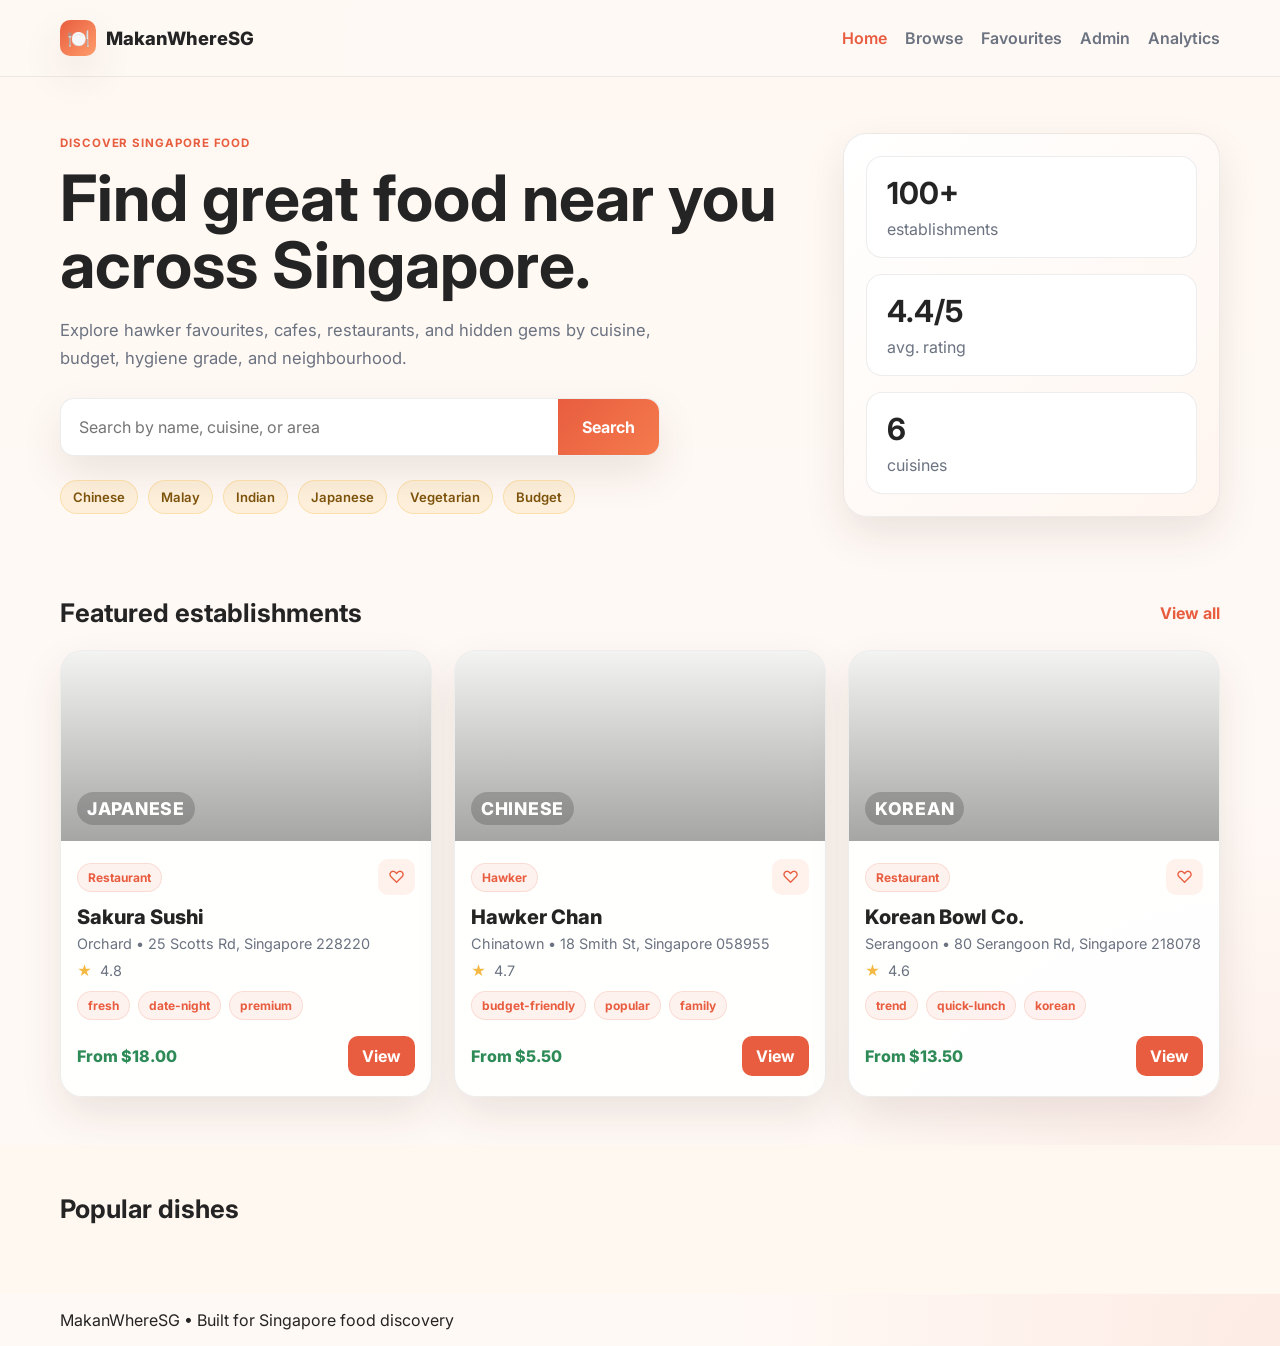
==== index.html @ 634ab057 "Initial MakanWhereSG frontend" ====
<!DOCTYPE html>
<html lang="en">
  <head>
    <meta charset="UTF-8" />
    <meta name="viewport" content="width=device-width, initial-scale=1.0" />
    <title>MakanWhereSG</title>
    <link rel="preconnect" href="https://fonts.googleapis.com" />
    <link rel="preconnect" href="https://fonts.gstatic.com" crossorigin />
    <link href="https://fonts.googleapis.com/css2?family=Inter:wght@400;500;600;700;800&display=swap" rel="stylesheet" />
    <link rel="stylesheet" href="css/style.css" />
  </head>
  <body>
    <header class="topbar">
      <div class="container nav">
        <div class="brand">
          <span class="brand-mark">🍽️</span>
          <span>MakanWhereSG</span>
        </div>
        <nav class="nav-links">
          <a href="index.html" class="active">Home</a>
          <a href="browse.html">Browse</a>
          <a href="favourites.html">Favourites</a>
          <a href="admin.html">Admin</a>
          <a href="analytics.html">Analytics</a>
        </nav>
      </div>
    </header>

    <main>
      <section class="hero">
        <div class="container hero-inner">
          <div class="hero-copy">
            <p class="eyebrow">Discover Singapore food</p>
            <h1>Find great food near you across Singapore.</h1>
            <p class="subtitle">
              Explore hawker favourites, cafes, restaurants, and hidden gems by cuisine,
              budget, hygiene grade, and neighbourhood.
            </p>
            <div class="search-box">
              <input id="homeSearch" type="text" placeholder="Search by name, cuisine, or area" />
              <button id="homeSearchBtn">Search</button>
            </div>
            <div class="chip-row" id="homePopularTags"></div>
          </div>
          <div class="hero-card">
            <div class="mini-stat">
              <strong>100+</strong>
              <span>establishments</span>
            </div>
            <div class="mini-stat">
              <strong>4.4/5</strong>
              <span>avg. rating</span>
            </div>
            <div class="mini-stat">
              <strong>6</strong>
              <span>cuisines</span>
            </div>
          </div>
        </div>
      </section>

      <section class="section">
        <div class="container">
          <div class="section-heading">
            <h2>Featured establishments</h2>
            <a href="browse.html">View all</a>
          </div>
          <div id="featuredGrid" class="card-grid"></div>
        </div>
      </section>

      <section class="section alt-bg">
        <div class="container">
          <div class="section-heading">
            <h2>Popular dishes</h2>
          </div>
          <div id="popularItems" class="popular-items"></div>
        </div>
      </section>
    </main>

    <footer class="footer">
      <div class="container footer-inner">
        <p>MakanWhereSG • Built for Singapore food discovery</p>
      </div>
    </footer>

    <script src="js/data.js"></script>
    <script src="js/app.js"></script>
  </body>
</html>
---- css/style.css ----
:root {
  --primary: #E85D3F;
  --secondary: #F4B942;
  --background: #FFF9F5;
  --panel: #FFFFFF;
  --text: #242424;
  --muted: #6B7280;
  --light: #F5F1ED;
  --success: #2E8B57;
  --danger: #D94A3D;
  --border: rgba(36, 36, 36, 0.08);
  --shadow: 0 18px 42px rgba(54, 34, 22, 0.10);
  --radius: 22px;
}

* {
  box-sizing: border-box;
}

html {
  scroll-behavior: smooth;
}

body {
  margin: 0;
  font-family: 'Inter', sans-serif;
  background:
    radial-gradient(circle at top left, rgba(244, 185, 66, 0.12), transparent 25%),
    radial-gradient(circle at bottom right, rgba(232, 93, 63, 0.09), transparent 30%),
    var(--background);
  color: var(--text);
}

a {
  color: inherit;
  text-decoration: none;
}

img {
  max-width: 100%;
  display: block;
}

button,
input,
select {
  font: inherit;
}

.container {
  max-width: 1200px;
  margin: 0 auto;
  padding: 0 20px;
}

.topbar {
  position: sticky;
  top: 0;
  z-index: 20;
  background: rgba(255, 249, 245, 0.94);
  backdrop-filter: blur(10px);
  border-bottom: 1px solid var(--border);
}

.nav {
  display: flex;
  align-items: center;
  justify-content: space-between;
  min-height: 76px;
  gap: 20px;
}

.brand {
  display: flex;
  align-items: center;
  gap: 10px;
  font-weight: 800;
  font-size: 1.15rem;
}

.brand-mark {
  display: inline-flex;
  align-items: center;
  justify-content: center;
  width: 36px;
  height: 36px;
  border-radius: 10px;
  background: linear-gradient(135deg, var(--primary), #ff9d6b);
  color: white;
  box-shadow: var(--shadow);
}

.nav-links {
  display: flex;
  align-items: center;
  gap: 18px;
  flex-wrap: wrap;
}

.nav-links a {
  color: var(--muted);
  font-weight: 600;
  transition: color 0.2s ease;
}

.nav-links a.active,
.nav-links a:hover {
  color: var(--primary);
}

.hero {
  padding: 56px 0 32px;
  background: linear-gradient(180deg, #fff8f2, var(--background));
}

.hero-inner {
  display: grid;
  grid-template-columns: 1.6fr 0.8fr;
  gap: 28px;
  align-items: center;
}

.eyebrow {
  margin: 0 0 14px;
  color: var(--primary);
  font-weight: 700;
  letter-spacing: 0.08em;
  text-transform: uppercase;
  font-size: 0.72rem;
}

h1, h2, h3 {
  margin-top: 0;
}

.hero-copy h1 {
  font-size: clamp(2.4rem, 5vw, 4rem);
  line-height: 1.05;
  margin-bottom: 18px;
}

.subtitle {
  color: var(--muted);
  max-width: 600px;
  font-size: 1.04rem;
  line-height: 1.7;
}

.search-box {
  margin-top: 26px;
  display: flex;
  max-width: 600px;
  background: var(--panel);
  border: 1px solid var(--border);
  border-radius: 14px;
  overflow: hidden;
  box-shadow: var(--shadow);
}

.search-box input {
  flex: 1;
  border: none;
  padding: 18px 18px;
  font-size: 1rem;
  outline: none;
  background: transparent;
}

.search-box button,
button.primary,
.admin-form button {
  border: none;
  background: linear-gradient(135deg, var(--primary), #f57b4d);
  color: white;
  font-weight: 700;
  padding: 0 24px;
  cursor: pointer;
  transition: transform 0.2s ease, box-shadow 0.2s ease;
}

.search-box button:hover,
button.primary:hover,
.admin-form button:hover {
  transform: translateY(-1px);
  box-shadow: 0 8px 18px rgba(232, 93, 63, 0.25);
}

.chip-row {
  display: flex;
  gap: 10px;
  flex-wrap: wrap;
  margin-top: 24px;
}

.chip {
  display: inline-flex;
  align-items: center;
  border-radius: 999px;
  background: rgba(244, 185, 66, 0.14);
  color: #7d530c;
  border: 1px solid rgba(244, 185, 66, 0.3);
  padding: 8px 12px;
  font-size: 0.82rem;
  font-weight: 600;
  cursor: pointer;
}

.hero-card {
  background: linear-gradient(135deg, #fff, #fff5ef);
  border: 1px solid var(--border);
  border-radius: 24px;
  box-shadow: var(--shadow);
  padding: 22px;
  display: grid;
  gap: 16px;
}

.mini-stat {
  padding: 18px 20px;
  border-radius: 16px;
  background: var(--panel);
  border: 1px solid var(--border);
  display: flex;
  flex-direction: column;
  gap: 8px;
}

.mini-stat strong {
  font-size: 1.9rem;
}

.mini-stat span {
  color: var(--muted);
}

.section {
  padding: 48px 0;
}

.alt-bg {
  background: #fff8f1;
}

.section-heading {
  display: flex;
  align-items: center;
  justify-content: space-between;
  margin-bottom: 22px;
  gap: 12px;
}

.section-heading h2 {
  margin: 0;
  font-size: clamp(1.6rem, 2vw, 2.2rem);
}

.section-heading a {
  color: var(--primary);
  font-weight: 700;
}

.card-grid {
  display: grid;
  grid-template-columns: repeat(auto-fit, minmax(240px, 1fr));
  gap: 22px;
}

.establishment-card,
.admin-card,
.analytics-card,
.detail-shell,
.filters-panel,
.content-panel {
  background: rgba(255, 255, 255, 0.9);
  border: 1px solid var(--border);
  border-radius: var(--radius);
  box-shadow: var(--shadow);
}

.establishment-card {
  overflow: hidden;
}

.card-image {
  height: 190px;
  background-size: cover;
  background-position: center;
  position: relative;
  display: flex;
  align-items: flex-end;
  padding: 16px;
  color: white;
  font-size: 1.1rem;
  font-weight: 800;
  letter-spacing: 0.04em;
  text-transform: uppercase;
}

.card-image span {
  position: relative;
  z-index: 1;
  background: rgba(0, 0, 0, 0.18);
  padding: 6px 10px;
  border-radius: 999px;
  backdrop-filter: blur(2px);
}

.card-body {
  padding: 18px 16px 20px;
}

.card-meta {
  display: flex;
  justify-content: space-between;
  align-items: center;
  gap: 10px;
}

.establishment-name {
  font-size: 1.25rem;
  font-weight: 800;
  margin: 10px 0 6px;
}

.location-meta,
.rating-row,
.meta-row {
  color: var(--muted);
  font-size: 0.9rem;
}

.rating-row {
  display: flex;
  align-items: center;
  gap: 8px;
  margin-top: 10px;
}

.star {
  color: #f4b942;
}

.tag-row {
  display: flex;
  flex-wrap: wrap;
  gap: 8px;
  margin-top: 12px;
}

.tag {
  background: rgba(232, 93, 63, 0.08);
  color: var(--primary);
  border: 1px solid rgba(232, 93, 63, 0.15);
  border-radius: 999px;
  padding: 6px 10px;
  font-size: 0.75rem;
  font-weight: 700;
}

.card-actions {
  margin-top: 16px;
  display: flex;
  align-items: center;
  justify-content: space-between;
  gap: 10px;
}

.price-badge {
  font-weight: 800;
  color: var(--success);
}

.icon-button {
  border: none;
  background: #fff2ed;
  border-radius: 10px;
  color: var(--primary);
  padding: 8px 10px;
  font-size: 1.05rem;
  cursor: pointer;
}

.page-shell,
.admin-shell,
.analytics-page {
  padding: 32px 0 60px;
}

.filters-panel {
  padding: 18px;
  min-width: 260px;
}

.page-shell {
  display: grid;
  grid-template-columns: 280px minmax(0, 1fr);
  gap: 22px;
}

.filter-group {
  display: flex;
  flex-direction: column;
  gap: 8px;
  margin-top: 18px;
}

.filter-group label {
  font-weight: 600;
}

.filter-group input,
.filter-group select,
.admin-form input {
  width: 100%;
  border: 1px solid var(--border);
  border-radius: 12px;
  padding: 12px 14px;
  background: #fff;
  outline: none;
}

.content-panel {
  padding: 20px;
}

.results-header {
  display: flex;
  align-items: center;
  justify-content: space-between;
  gap: 12px;
  margin-bottom: 18px;
}

.results-count {
  color: var(--muted);
  font-weight: 600;
}

.detail-shell {
  padding: 20px;
  margin-top: 32px;
}

.detail-hero {
  min-height: 260px;
  border-radius: 24px;
  background-size: cover;
  background-position: center;
  display: flex;
  align-items: flex-end;
  justify-content: space-between;
  padding: 22px;
  margin-bottom: 20px;
  box-shadow: var(--shadow);
  border: 1px solid rgba(255,255,255,0.12);
}

.detail-hero-overlay {
  color: white;
  max-width: 70%;
}

.eyebrow.light {
  color: rgba(255,255,255,0.84);
}

.detail-header {
  display: flex;
  justify-content: space-between;
  align-items: flex-start;
  gap: 16px;
  padding-bottom: 18px;
  border-bottom: 1px solid var(--border);
}

.detail-meta {
  display: grid;
  gap: 12px;
  margin-top: 18px;
}

.detail-grid {
  display: grid;
  grid-template-columns: 1.15fr 0.85fr;
  gap: 24px;
  margin-top: 18px;
}

.menu-list,
.review-list {
  list-style: none;
  padding: 0;
  margin: 0;
  display: grid;
  gap: 12px;
}

.menu-item,
.review-item {
  background: #fffaf6;
  border: 1px solid var(--border);
  border-radius: 16px;
  padding: 14px 16px;
}

.meta-row {
  display: flex;
  justify-content: space-between;
  align-items: center;
  gap: 12px;
}

.small-action {
  background: var(--primary);
  color: white;
  border: none;
  padding: 10px 14px;
  border-radius: 10px;
  cursor: pointer;
  font-weight: 700;
}

.review-form {
  display: grid;
  gap: 12px;
  background: #fffaf6;
  border: 1px solid var(--border);
  border-radius: 16px;
  padding: 16px;
}

.review-form input,
.review-form textarea,
.review-form select {
  width: 100%;
  border: 1px solid var(--border);
  border-radius: 12px;
  padding: 10px 12px;
}

.review-form textarea {
  min-height: 100px;
  resize: vertical;
}

.favourite-empty,
.empty-state {
  text-align: center;
  padding: 28px 18px;
  color: var(--muted);
}

.admin-grid {
  display: grid;
  grid-template-columns: 1.4fr 0.8fr;
  gap: 20px;
  margin-bottom: 22px;
}

.admin-card {
  padding: 18px;
}

.admin-form {
  display: grid;
  gap: 12px;
}

.admin-form-actions {
  display: flex;
  gap: 10px;
  align-items: center;
}

.secondary-btn {
  background: #f4f3f2;
  color: var(--text);
  border: 1px solid var(--border);
  border-radius: 10px;
  padding: 12px 16px;
  cursor: pointer;
  font-weight: 700;
}

.hidden {
  display: none;
}

.mini-stat-block {
  margin-top: 14px;
  padding: 12px 0;
  border-top: 1px solid var(--border);
}

.mini-stat-block strong {
  display: block;
  font-size: 2rem;
}

.admin-list {
  display: grid;
  gap: 12px;
}

.admin-row {
  display: flex;
  align-items: center;
  justify-content: space-between;
  gap: 12px;
  border: 1px solid var(--border);
  border-radius: 16px;
  padding: 12px 14px;
  background: #fffaf7;
}

.admin-row-actions {
  display: flex;
  gap: 8px;
}

.danger-btn {
  background: rgba(217, 74, 61, 0.1);
  border: 1px solid rgba(217, 74, 61, 0.2);
  color: var(--danger);
  border-radius: 10px;
  padding: 8px 10px;
  cursor: pointer;
}

.analytics-grid {
  display: grid;
  grid-template-columns: repeat(auto-fit, minmax(220px, 1fr));
  gap: 18px;
}

.analytics-card {
  padding: 18px;
}

.analytics-card h3 {
  margin-bottom: 14px;
}

.analytics-card ul {
  margin: 0;
  padding-left: 18px;
  color: var(--muted);
  display: grid;
  gap: 10px;
}

@media (max-width: 900px) {
  .hero-inner,
  .detail-grid,
  .admin-grid,
  .page-shell {
    grid-template-columns: 1fr;
  }

  .nav {
    flex-direction: column;
    justify-content: center;
    padding: 16px 0;
  }
}

@media (max-width: 560px) {
  .search-box {
    flex-direction: column;
  }

  .search-box button {
    min-height: 54px;
  }

  .section-heading,
  .results-header,
  .detail-header,
  .card-actions,
  .meta-row,
  .admin-row {
    flex-direction: column;
    align-items: flex-start;
  }
}
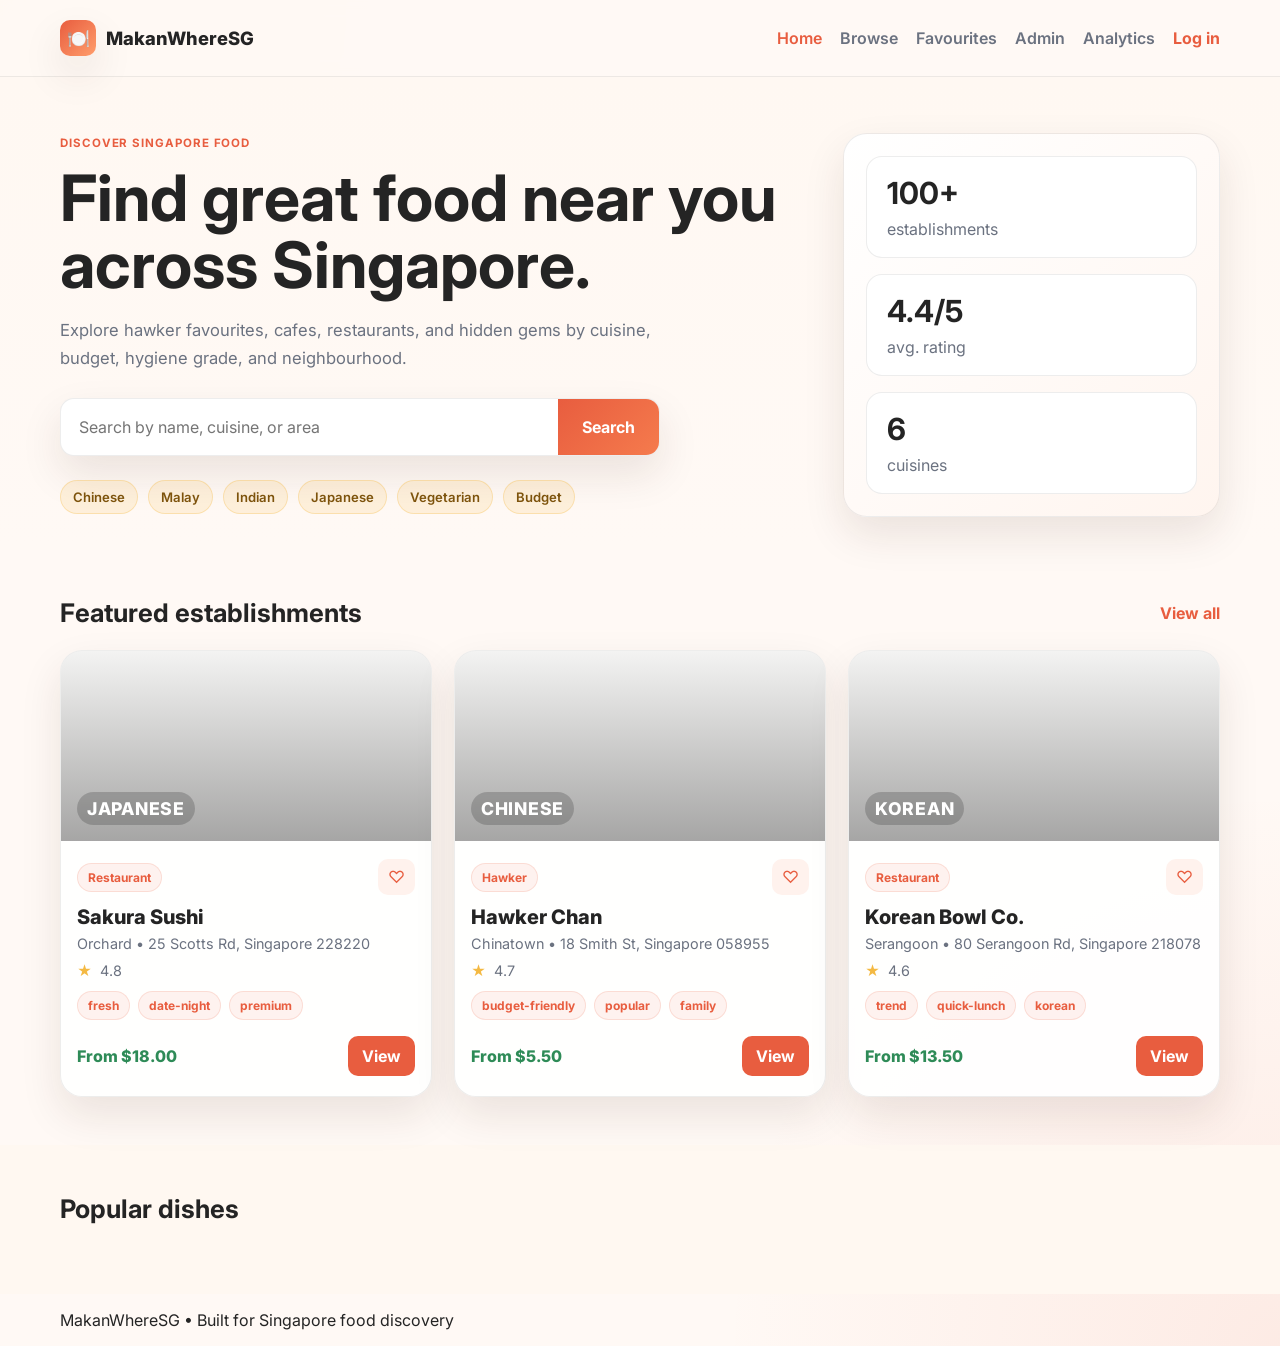
==== commit bea715e5: "Add login registration and user settings" ====
--- a/index.html
+++ b/index.html
@@ -22,6 +22,7 @@
           <a href="favourites.html">Favourites</a>
           <a href="admin.html">Admin</a>
           <a href="analytics.html">Analytics</a>
+          <span id="authActions"></span>
         </nav>
       </div>
     </header>
@@ -85,6 +86,7 @@
       </div>
     </footer>
 
+    <script src="js/auth.js"></script>
     <script src="js/data.js"></script>
     <script src="js/app.js"></script>
   </body>
--- a/css/style.css
+++ b/css/style.css
@@ -108,6 +108,35 @@
   color: var(--primary);
 }
 
+#authActions {
+  display: inline-flex;
+  align-items: center;
+  gap: 10px;
+}
+
+.nav-user {
+  color: var(--muted);
+  font-size: 0.85rem;
+  font-weight: 600;
+}
+
+.nav-login,
+.nav-account {
+  color: var(--primary) !important;
+  font-weight: 700 !important;
+}
+
+.nav-logout {
+  border: 1px solid rgba(232, 93, 63, 0.2);
+  border-radius: 999px;
+  background: #fff2ed;
+  color: var(--primary);
+  padding: 7px 11px;
+  font-size: 0.8rem;
+  font-weight: 700;
+  cursor: pointer;
+}
+
 .hero {
   padding: 56px 0 32px;
   background: linear-gradient(180deg, #fff8f2, var(--background));
@@ -586,6 +615,343 @@
   display: none;
 }
 
+.auth-page {
+  min-height: 100vh;
+  background: #241b17;
+}
+
+.auth-layout {
+  min-height: 100vh;
+  display: grid;
+  grid-template-columns: minmax(0, 1.1fr) minmax(420px, 0.9fr);
+}
+
+.auth-story {
+  position: relative;
+  display: flex;
+  flex-direction: column;
+  justify-content: space-between;
+  padding: 42px clamp(28px, 7vw, 96px);
+  color: white;
+  overflow: hidden;
+  background:
+    linear-gradient(180deg, rgba(28, 18, 13, 0.3), rgba(28, 18, 13, 0.82)),
+    url('https://images.unsplash.com/photo-1515003197210-e0cd71810b5f?auto=format&fit=crop&w=1500&q=85') center/cover;
+}
+
+.auth-story::after {
+  content: '';
+  position: absolute;
+  inset: auto -10% -16% auto;
+  width: 58%;
+  height: 40%;
+  border-radius: 50%;
+  background: rgba(244, 185, 66, 0.18);
+  filter: blur(18px);
+}
+
+.auth-brand {
+  position: relative;
+  z-index: 1;
+  display: inline-flex;
+  align-items: center;
+  gap: 10px;
+  width: fit-content;
+  font-size: 1.15rem;
+  font-weight: 800;
+}
+
+.auth-story-copy {
+  position: relative;
+  z-index: 1;
+  max-width: 610px;
+}
+
+.auth-story-copy h1,
+.auth-form h2,
+.settings-intro h1 {
+  font-family: 'Playfair Display', Georgia, serif;
+}
+
+.auth-story-copy h1 {
+  max-width: 600px;
+  margin: 12px 0 18px;
+  font-size: clamp(2.8rem, 5vw, 5.5rem);
+  line-height: 0.98;
+}
+
+.auth-story-copy > p:not(.eyebrow) {
+  max-width: 510px;
+  color: rgba(255,255,255,0.78);
+  font-size: 1.05rem;
+  line-height: 1.7;
+}
+
+.auth-food-note {
+  display: grid;
+  gap: 5px;
+  margin-top: 34px;
+  border-left: 3px solid var(--secondary);
+  padding-left: 14px;
+}
+
+.auth-food-note span {
+  color: var(--secondary);
+  font-size: 0.88rem;
+}
+
+.auth-food-note strong {
+  font-size: 0.95rem;
+}
+
+.auth-panel {
+  display: grid;
+  place-items: center;
+  padding: 30px;
+  background: #fffaf7;
+}
+
+.auth-card {
+  width: min(100%, 480px);
+}
+
+.auth-tabs {
+  display: flex;
+  gap: 26px;
+  border-bottom: 1px solid var(--border);
+  margin-bottom: 28px;
+}
+
+.auth-tab {
+  position: relative;
+  border: 0;
+  background: transparent;
+  color: var(--muted);
+  padding: 0 0 14px;
+  cursor: pointer;
+  font-weight: 700;
+}
+
+.auth-tab.active {
+  color: var(--primary);
+}
+
+.auth-tab.active::after {
+  content: '';
+  position: absolute;
+  bottom: -1px;
+  left: 0;
+  right: 0;
+  height: 3px;
+  border-radius: 5px;
+  background: var(--primary);
+}
+
+.auth-form {
+  display: grid;
+  gap: 16px;
+}
+
+.auth-form[hidden] {
+  display: none;
+}
+
+.auth-form h2 {
+  margin-bottom: 8px;
+  font-size: 2rem;
+  line-height: 1.1;
+}
+
+.form-help,
+.auth-footnote,
+.settings-card-heading p,
+.settings-intro > p {
+  color: var(--muted);
+  line-height: 1.6;
+}
+
+.form-help {
+  margin: 0;
+  font-size: 0.92rem;
+}
+
+.auth-form label,
+.settings-form label {
+  display: grid;
+  gap: 7px;
+  color: var(--text);
+  font-size: 0.85rem;
+  font-weight: 700;
+}
+
+.auth-form input,
+.settings-form input {
+  width: 100%;
+  border: 1px solid rgba(36, 36, 36, 0.14);
+  border-radius: 12px;
+  background: white;
+  padding: 13px 14px;
+  color: var(--text);
+  outline: none;
+  transition: border-color 0.2s ease, box-shadow 0.2s ease;
+}
+
+.auth-form input:focus,
+.settings-form input:focus {
+  border-color: var(--primary);
+  box-shadow: 0 0 0 4px rgba(232, 93, 63, 0.1);
+}
+
+.form-two-col {
+  display: grid;
+  grid-template-columns: 1fr 1fr;
+  gap: 12px;
+}
+
+.auth-submit {
+  min-height: 50px;
+  border: 0;
+  border-radius: 12px;
+  background: linear-gradient(135deg, var(--primary), #f57b4d);
+  color: white;
+  cursor: pointer;
+  font-weight: 800;
+  box-shadow: 0 10px 22px rgba(232, 93, 63, 0.2);
+}
+
+.form-notice {
+  min-height: 22px;
+  margin-bottom: 8px;
+  font-size: 0.85rem;
+  font-weight: 600;
+}
+
+.form-notice.error {
+  color: var(--danger);
+}
+
+.form-notice.success {
+  color: var(--success);
+}
+
+.auth-footnote {
+  margin: 22px 0 0;
+  font-size: 0.75rem;
+  text-align: center;
+}
+
+.auth-switch {
+  margin: 24px 0 0;
+  color: var(--muted);
+  font-size: 0.88rem;
+  text-align: center;
+}
+
+.auth-switch a {
+  color: var(--primary);
+  font-weight: 800;
+}
+
+.settings-shell {
+  padding: 58px 20px 80px;
+}
+
+.settings-intro {
+  max-width: 720px;
+  margin-bottom: 30px;
+}
+
+.settings-intro h1 {
+  margin-bottom: 12px;
+  font-size: clamp(2.3rem, 4vw, 4rem);
+  line-height: 1.05;
+}
+
+.settings-grid {
+  display: grid;
+  grid-template-columns: minmax(0, 1.3fr) minmax(280px, 0.7fr);
+  gap: 22px;
+}
+
+.settings-card {
+  padding: 26px;
+  background: rgba(255, 255, 255, 0.9);
+  border: 1px solid var(--border);
+  border-radius: var(--radius);
+  box-shadow: var(--shadow);
+}
+
+.settings-card-heading {
+  display: flex;
+  align-items: center;
+  gap: 14px;
+  margin-bottom: 24px;
+}
+
+.settings-card-heading h2,
+.settings-card-heading p {
+  margin: 0;
+}
+
+.settings-card-heading p {
+  margin-top: 5px;
+  font-size: 0.85rem;
+}
+
+.settings-icon {
+  display: grid;
+  place-items: center;
+  width: 44px;
+  height: 44px;
+  border-radius: 14px;
+  background: #fff0e9;
+  font-size: 1.3rem;
+}
+
+.settings-form {
+  display: grid;
+  gap: 16px;
+}
+
+.settings-summary {
+  display: flex;
+  flex-direction: column;
+  align-items: center;
+  text-align: center;
+}
+
+.settings-avatar {
+  display: grid;
+  place-items: center;
+  width: 84px;
+  height: 84px;
+  margin-bottom: 14px;
+  border-radius: 50%;
+  background: linear-gradient(135deg, var(--primary), var(--secondary));
+  color: white;
+  font-size: 2rem;
+  font-weight: 800;
+}
+
+.settings-summary p {
+  color: var(--muted);
+}
+
+.summary-line {
+  display: flex;
+  justify-content: space-between;
+  width: 100%;
+  margin: 20px 0;
+  padding-top: 18px;
+  border-top: 1px solid var(--border);
+  color: var(--muted);
+  font-size: 0.85rem;
+}
+
+.summary-line strong {
+  color: var(--text);
+}
+
 .mini-stat-block {
   margin-top: 14px;
   padding: 12px 0;
@@ -661,6 +1027,15 @@
     flex-direction: column;
     justify-content: center;
     padding: 16px 0;
+  }
+
+  .auth-layout,
+  .settings-grid {
+    grid-template-columns: 1fr;
+  }
+
+  .auth-story {
+    min-height: 480px;
   }
 }
 
@@ -682,4 +1057,21 @@
     flex-direction: column;
     align-items: flex-start;
   }
-}
+
+  .auth-panel {
+    padding: 28px 20px 42px;
+  }
+
+  .form-two-col {
+    grid-template-columns: 1fr;
+  }
+
+  .auth-story {
+    min-height: 420px;
+    padding: 28px 22px;
+  }
+
+  .auth-story-copy h1 {
+    font-size: 3rem;
+  }
+}
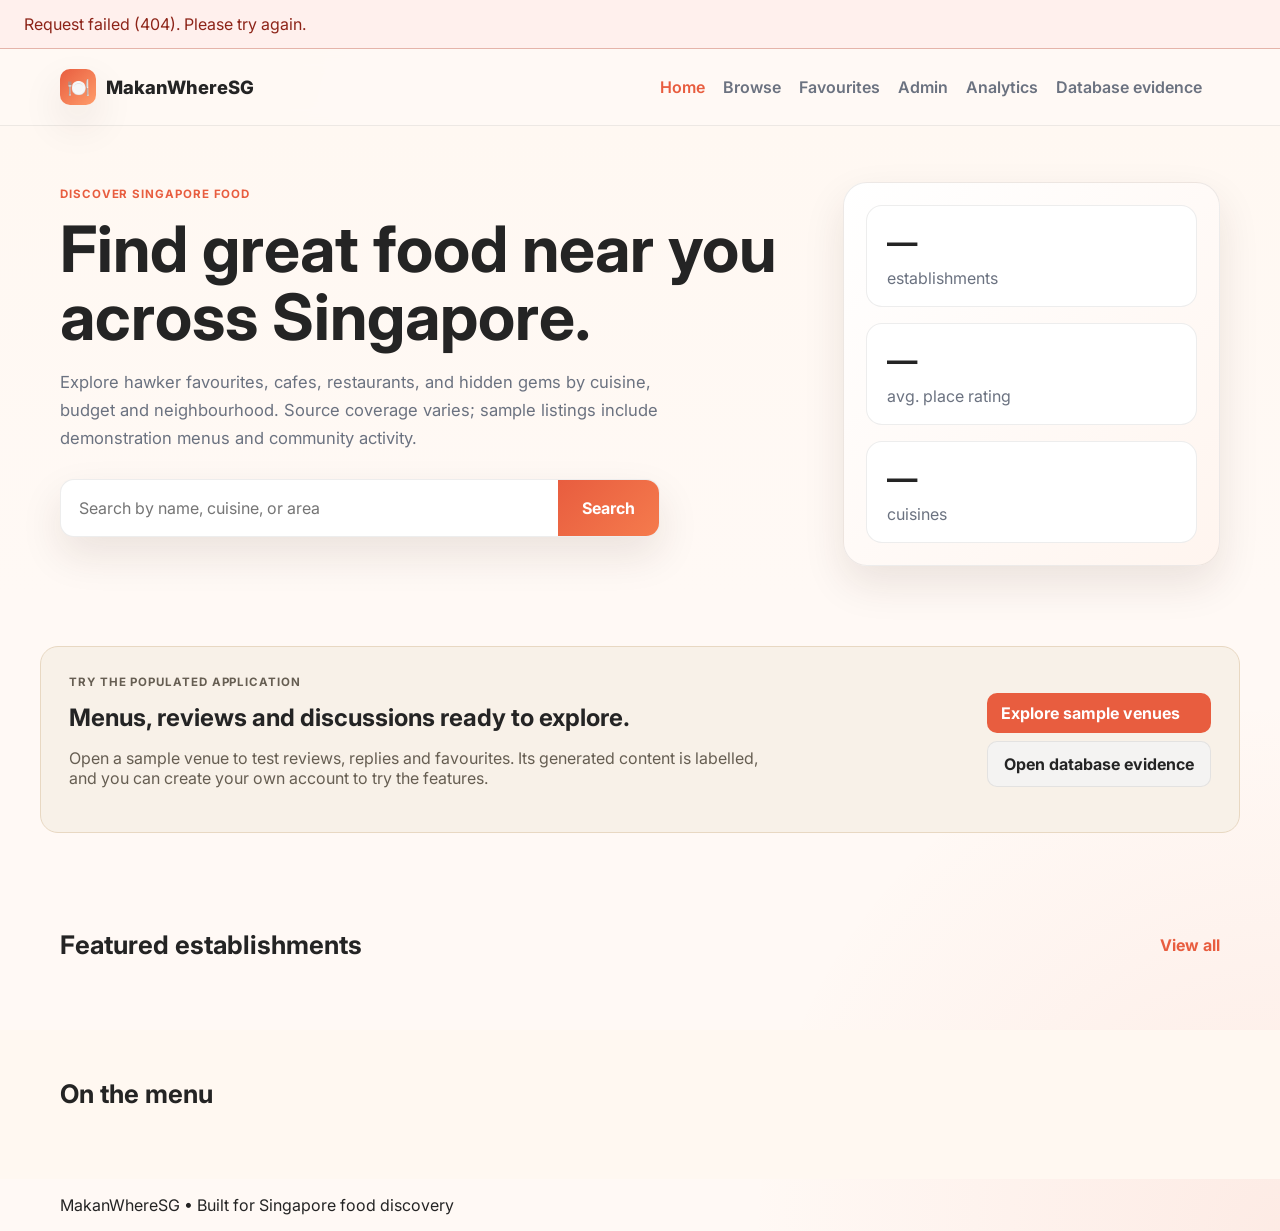
==== commit 1a92e901: "Pushing new Pushing new" ====
--- a/index.html
+++ b/index.html
@@ -7,7 +7,7 @@
     <link rel="preconnect" href="https://fonts.googleapis.com" />
     <link rel="preconnect" href="https://fonts.gstatic.com" crossorigin />
     <link href="https://fonts.googleapis.com/css2?family=Inter:wght@400;500;600;700;800&display=swap" rel="stylesheet" />
-    <link rel="stylesheet" href="css/style.css" />
+    <link rel="stylesheet" href="css/style.css?v=2d0c85c8c44b" />
   </head>
   <body>
     <header class="topbar">
@@ -22,6 +22,7 @@
           <a href="favourites.html">Favourites</a>
           <a href="admin.html">Admin</a>
           <a href="analytics.html">Analytics</a>
+          <a href="database-lab.html">Database evidence</a>
           <span id="authActions"></span>
         </nav>
       </div>
@@ -35,7 +36,7 @@
             <h1>Find great food near you across Singapore.</h1>
             <p class="subtitle">
               Explore hawker favourites, cafes, restaurants, and hidden gems by cuisine,
-              budget, hygiene grade, and neighbourhood.
+              budget and neighbourhood. Source coverage varies; sample listings include demonstration menus and community activity.
             </p>
             <div class="search-box">
               <input id="homeSearch" type="text" placeholder="Search by name, cuisine, or area" />
@@ -45,18 +46,25 @@
           </div>
           <div class="hero-card">
             <div class="mini-stat">
-              <strong>100+</strong>
+              <strong id="homePlaceCount">—</strong>
               <span>establishments</span>
             </div>
             <div class="mini-stat">
-              <strong>4.4/5</strong>
-              <span>avg. rating</span>
+              <strong id="homeAverageRating">—</strong>
+              <span>avg. place rating</span>
             </div>
             <div class="mini-stat">
-              <strong>6</strong>
+              <strong id="homeCuisineCount">—</strong>
               <span>cuisines</span>
             </div>
           </div>
+        </div>
+      </section>
+
+      <section class="section">
+        <div class="container demo-discovery">
+          <div><p class="eyebrow">Try the populated application</p><h2>Menus, reviews and discussions ready to explore.</h2><p>Open a sample venue to test reviews, replies and favourites. Its generated content is labelled, and you can create your own account to try the features.</p></div>
+          <div class="content-actions"><a class="small-action" href="browse.html?dataset=demo">Explore sample venues</a><a class="secondary-btn" href="database-lab.html">Open database evidence</a></div>
         </div>
       </section>
 
@@ -73,7 +81,7 @@
       <section class="section alt-bg">
         <div class="container">
           <div class="section-heading">
-            <h2>Popular dishes</h2>
+            <h2>On the menu</h2>
           </div>
           <div id="popularItems" class="popular-items"></div>
         </div>
@@ -86,8 +94,8 @@
       </div>
     </footer>
 
-    <script src="js/auth.js"></script>
-    <script src="js/data.js"></script>
-    <script src="js/app.js"></script>
+    <script src="js/api.js?v=31aaa4aa5fa6"></script>
+    <script src="js/auth.js?v=3f3ce9f00478"></script>
+    <script src="js/app.js?v=428ba398a78f"></script>
   </body>
 </html>
--- a/css/style.css
+++ b/css/style.css
@@ -137,6 +137,59 @@
   cursor: pointer;
 }
 
+.login-bubble {
+  position: fixed;
+  right: 24px;
+  bottom: 24px;
+  z-index: 50;
+  display: flex;
+  align-items: center;
+  gap: 10px;
+  max-width: min(420px, calc(100vw - 32px));
+  padding: 14px 16px;
+  border: 1px solid rgba(232, 93, 63, 0.2);
+  border-radius: 16px;
+  background: #fff;
+  box-shadow: 0 16px 36px rgba(54, 34, 22, 0.18);
+  color: var(--text);
+  opacity: 0;
+  pointer-events: none;
+  transform: translateY(16px);
+  transition: opacity 0.22s ease, transform 0.22s ease;
+}
+
+.login-bubble.visible {
+  opacity: 1;
+  pointer-events: auto;
+  transform: translateY(0);
+}
+
+.login-bubble-icon {
+  display: grid;
+  flex: 0 0 auto;
+  place-items: center;
+  width: 30px;
+  height: 30px;
+  border-radius: 50%;
+  background: #fff0e9;
+  color: var(--primary);
+}
+
+.login-bubble a {
+  color: var(--primary);
+  font-weight: 800;
+  white-space: nowrap;
+}
+
+.login-bubble button {
+  margin-left: auto;
+  border: 0;
+  background: transparent;
+  color: var(--muted);
+  font-size: 1.2rem;
+  cursor: pointer;
+}
+
 .hero {
   padding: 56px 0 32px;
   background: linear-gradient(180deg, #fff8f2, var(--background));
@@ -1075,3 +1128,92 @@
     font-size: 3rem;
   }
 }
+
+/* Shared persistent-app feedback and discussion controls. */
+[hidden] { display: none !important; }
+.app-notice { position: sticky; top: 0; z-index: 1000; background: #fff0ed; color: #8d2418; padding: 14px 24px; border-bottom: 1px solid #e5b4aa; }
+button:disabled { opacity: .55; cursor: wait; }
+.content-actions { display: flex; flex-wrap: wrap; gap: 8px; margin-top: 14px; }
+.discussion-section { margin-top: 40px; }
+.discussion { margin: 24px 0; }
+.discussion-replies { margin: 16px 0 16px 24px; }
+.user-content { white-space: pre-wrap; overflow-wrap: anywhere; }
+
+/* Admin workspace: bounded catalogue lists and read-only schema inspection. */
+.admin-tabs { display: flex; flex-wrap: wrap; gap: 10px; margin: 24px 0; padding-bottom: 18px; border-bottom: 1px solid var(--border); }
+.admin-tabs button { border: 1px solid var(--border); border-radius: 12px; padding: 12px 18px; background: var(--light); color: var(--text); font: inherit; cursor: pointer; }
+.admin-tabs button[aria-pressed="true"] { background: var(--primary); color: white; }
+.admin-form label, .admin-toolbar label, .schema-search { display: grid; gap: 7px; font-size: .92rem; font-weight: 600; }
+.admin-form label small { font-weight: 400; color: var(--muted); }
+.admin-form input, .admin-toolbar input, .schema-search input { width: 100%; min-width: 0; padding: 11px 13px; border: 1px solid #cdd0d4; border-radius: 10px; background: white; color: var(--text); font: inherit; }
+.admin-toolbar { display: flex; align-items: end; justify-content: space-between; gap: 20px; margin: 26px 0 16px; }
+.admin-toolbar label { width: min(100%, 520px); }
+.admin-pagination { display: flex; justify-content: flex-end; gap: 10px; margin-top: 18px; }
+.admin-row-actions { flex-wrap: wrap; flex-shrink: 0; }
+.admin-menu-panel { margin: 24px 0; scroll-margin-top: 100px; }
+.admin-menu-panel h3 { margin-top: 26px; }
+.admin-menu-panel .admin-form { max-width: 600px; }
+.admin-row p { margin: 6px 0 0; color: var(--muted); }
+.admin-row .tag { margin-left: 12px; }
+.schema-summary { padding: 18px; background: #eef5ef; border: 1px solid #cfe0d2; border-radius: 14px; margin: 16px 0; font-weight: 600; }
+.schema-plan { background: #f4f4f5; padding: 16px; border-radius: 12px; color: #50565d; }
+.schema-search { max-width: 520px; margin: 24px 0; }
+.schema-tables { display: grid; gap: 12px; }
+.schema-table { border: 1px solid #d9dadd; border-radius: 14px; overflow: hidden; }
+.schema-table summary { display: list-item; padding: 18px; cursor: pointer; background: #fffaf7; }
+.schema-table summary span { margin-left: 18px; color: var(--muted); font-size: .85rem; }
+.schema-table-body { padding: 0 18px 18px; }
+.schema-scroll { overflow-x: auto; }
+.schema-table table { border-collapse: collapse; width: 100%; font-size: .88rem; }
+.schema-table caption { text-align: left; padding: 16px 0; font-weight: 600; }
+.schema-table th, .schema-table td { padding: 10px 12px; border-bottom: 1px solid var(--border); text-align: left; }
+.schema-table thead th { background: #f2f4f6; }
+.schema-table h3 { margin: 20px 0 10px; font-size: 1rem; }
+.schema-table code { overflow-wrap: anywhere; }
+.admin-shell button:focus-visible, .schema-table summary:focus-visible { outline: 3px solid #754b20; outline-offset: 3px; }
+@media (max-width: 700px) {
+  .admin-toolbar { flex-direction: column; align-items: stretch; }
+  .admin-row { flex-direction: column; align-items: stretch; }
+  .admin-row-actions { flex-wrap: wrap; }
+  .schema-table summary span { display: block; margin: 8px 0 0; }
+}
+.review-form label { display: grid; gap: 6px; }
+#moderationReports { margin-top: 36px; }
+.sample-notice { text-align: center; color: #665e52; background: #f8f1e8; padding: 14px; font-size: 13px; margin: 0; }
+.demo-discovery { display: flex; align-items: center; justify-content: space-between; gap: 30px; padding: 28px; background: #f8f1e8; border: 1px solid #e8d8c2; border-radius: 18px; }
+.demo-discovery h2 { margin: 8px 0; }
+.demo-discovery p { max-width: 690px; color: #665e52; }
+.demo-discovery .content-actions { flex-shrink: 0; flex-direction: column; margin: 0; }
+.dataset-notice { color: #665e52; font-size: .9rem; margin: 0 0 22px; }
+@media (max-width: 800px) { .demo-discovery { flex-direction: column; align-items: stretch; } .demo-discovery .content-actions { flex-direction: row; } }
+.detail-shortcuts, .review-pagination { display: flex; flex-wrap: wrap; align-items: center; gap: 12px; margin: 24px 0; }
+.detail-shortcuts a { text-decoration: none; }
+#venueMenu, #venueReviews, #reviewForm, #venueDiscussions { scroll-margin-top: 100px; }
+.menu-source { display: block; margin-top: .5rem; line-height: 1.5; overflow-wrap: anywhere; }
+.menu-reference-note { padding: 1rem; border-radius: 12px; background: #fff3df; color: #65471f; }
+#venueMenuItems:not(.expanded) > .menu-item:nth-child(n+9) { display: none; }
+#adminDishes { max-height: 34rem; overflow-y: auto; margin-bottom: 1.5rem; }
+#menuImportJson { width: 100%; box-sizing: border-box; font-family: monospace; resize: vertical; }
+#menuImportPreview table { width: 100%; border-collapse: collapse; margin: 1rem 0; }
+#menuImportPreview th, #menuImportPreview td { padding: .6rem; text-align: left; border-bottom: 1px solid #ddd; }
+#menuImportPreview details { margin-top: 1rem; }
+.card-image { isolation: isolate; overflow: hidden; background: #d9d8cf; }
+.listing-photo { position: absolute; inset: 0; width: 100%; height: 100%; object-fit: cover; z-index: -2; }
+.card-image::after, .detail-hero::after { content: ''; position: absolute; inset: 0; background: linear-gradient(180deg, transparent 35%, rgba(20,20,20,.55)); z-index: -1; pointer-events: none; }
+.photo-caption { position: absolute; top: 12px; right: 12px; background: rgba(20,20,20,.74); padding: 5px 9px; border-radius: 7px; color: white; font-size: 11px; font-weight: 500; letter-spacing: 0; text-transform: none; }
+.photo-caption a { color: inherit; text-decoration: none; }
+.photo-caption a:hover { text-decoration: underline; }
+.detail-hero { position: relative; isolation: isolate; overflow: hidden; min-height: 310px; background: #4e584d; }
+.detail-hero .rating-row { color: white; }
+.venue-links { display: flex; flex-wrap: wrap; gap: 10px; margin: 20px 0; }
+.venue-links a { text-decoration: none; }
+.source-detail { font-size: .8rem; color: #63675f; line-height: 1.6; }
+.menu-highlights { display: grid; grid-template-columns: repeat(2, minmax(0,1fr)); gap: 10px; margin: 16px 0; }
+.menu-highlights span { padding: 10px; background: #f6f2eb; border-radius: 7px; font-size: .9rem; }
+.listing-editor summary { cursor: pointer; font-weight: 700; padding: 14px 0; }
+.listing-editor label { margin: 12px 0; }
+.admin-photo-preview { width: 100%; max-height: 180px; object-fit: cover; border-radius: 10px; margin-top: 12px; }
+.admin-row-photo { width: 84px; height: 70px; object-fit: cover; border-radius: 9px; flex-shrink: 0; }
+.admin-form textarea, .admin-form select { width: 100%; padding: 10px; font: inherit; border: 1px solid #cdd0d4; border-radius: 10px; }
+@media (max-width: 600px) { .menu-highlights { grid-template-columns: 1fr; } .detail-hero { min-height: 290px; gap: 12px; padding: 18px; } }
+#menuImportFile { max-width: 220px; display: block; margin-top: .4rem; }
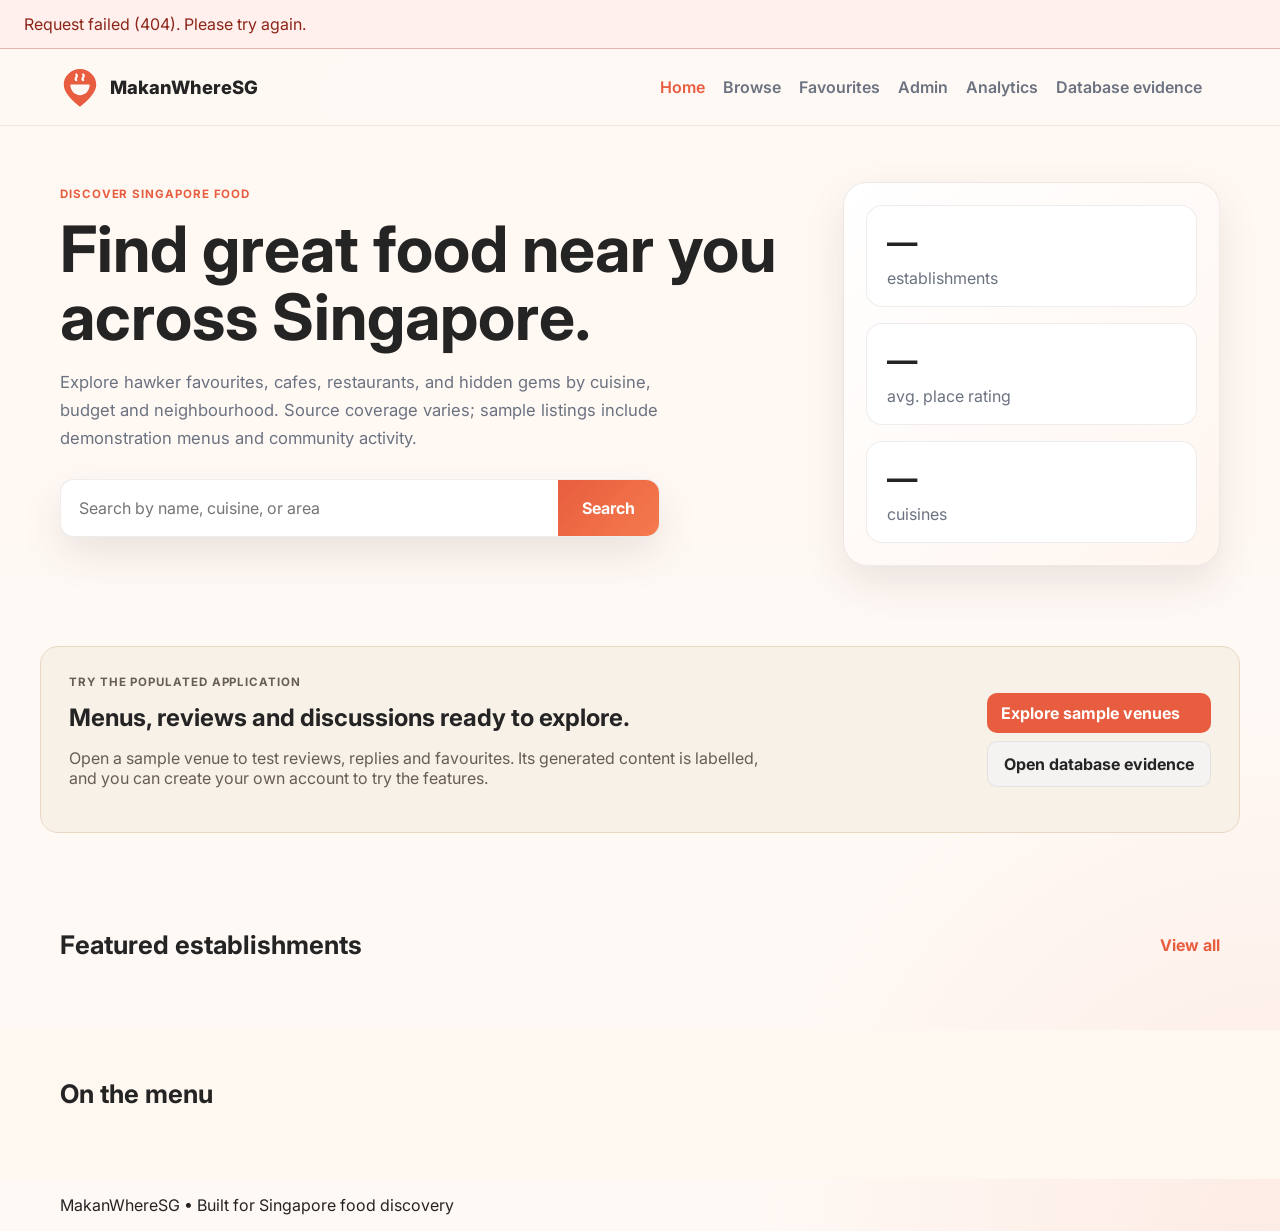
==== commit 6563e4c5: "Add MakanWhereSG bowl-and-pin logo and favicon" ====
--- a/index.html
+++ b/index.html
@@ -4,18 +4,19 @@
     <meta charset="UTF-8" />
     <meta name="viewport" content="width=device-width, initial-scale=1.0" />
     <title>MakanWhereSG</title>
+    <link rel="icon" type="image/svg+xml" href="assets/brand/makanwhere-mark.svg?v=57e6ef555ca2">
     <link rel="preconnect" href="https://fonts.googleapis.com" />
     <link rel="preconnect" href="https://fonts.gstatic.com" crossorigin />
     <link href="https://fonts.googleapis.com/css2?family=Inter:wght@400;500;600;700;800&display=swap" rel="stylesheet" />
-    <link rel="stylesheet" href="css/style.css?v=2d0c85c8c44b" />
+    <link rel="stylesheet" href="css/style.css?v=e251b3183479" />
   </head>
   <body>
     <header class="topbar">
       <div class="container nav">
-        <div class="brand">
-          <span class="brand-mark">🍽️</span>
+        <a class="brand" href="index.html" aria-label="MakanWhereSG home">
+          <span class="brand-mark"><img src="assets/brand/makanwhere-mark.svg?v=57e6ef555ca2" alt="" width="40" height="40" aria-hidden="true" /></span>
           <span>MakanWhereSG</span>
-        </div>
+        </a>
         <nav class="nav-links">
           <a href="index.html" class="active">Home</a>
           <a href="browse.html">Browse</a>
@@ -94,7 +95,7 @@
       </div>
     </footer>
 
-    <script src="js/api.js?v=31aaa4aa5fa6"></script>
+    <script src="js/api.js?v=8175ff5ac750"></script>
     <script src="js/auth.js?v=3f3ce9f00478"></script>
     <script src="js/app.js?v=428ba398a78f"></script>
   </body>
--- a/css/style.css
+++ b/css/style.css
@@ -76,18 +76,29 @@
   gap: 10px;
   font-weight: 800;
   font-size: 1.15rem;
+  min-height: 44px;
 }
 
 .brand-mark {
   display: inline-flex;
   align-items: center;
   justify-content: center;
-  width: 36px;
-  height: 36px;
-  border-radius: 10px;
-  background: linear-gradient(135deg, var(--primary), #ff9d6b);
-  color: white;
-  box-shadow: var(--shadow);
+  flex: 0 0 40px;
+  width: 40px;
+  height: 40px;
+  line-height: 0;
+}
+
+.brand-mark img {
+  width: 40px;
+  height: 40px;
+}
+
+.brand:focus-visible,
+.auth-brand:focus-visible {
+  outline: 3px solid #a83c28;
+  outline-offset: 6px;
+  border-radius: 4px;
 }
 
 .nav-links {
@@ -710,6 +721,7 @@
   align-items: center;
   gap: 10px;
   width: fit-content;
+  min-height: 44px;
   font-size: 1.15rem;
   font-weight: 800;
 }
